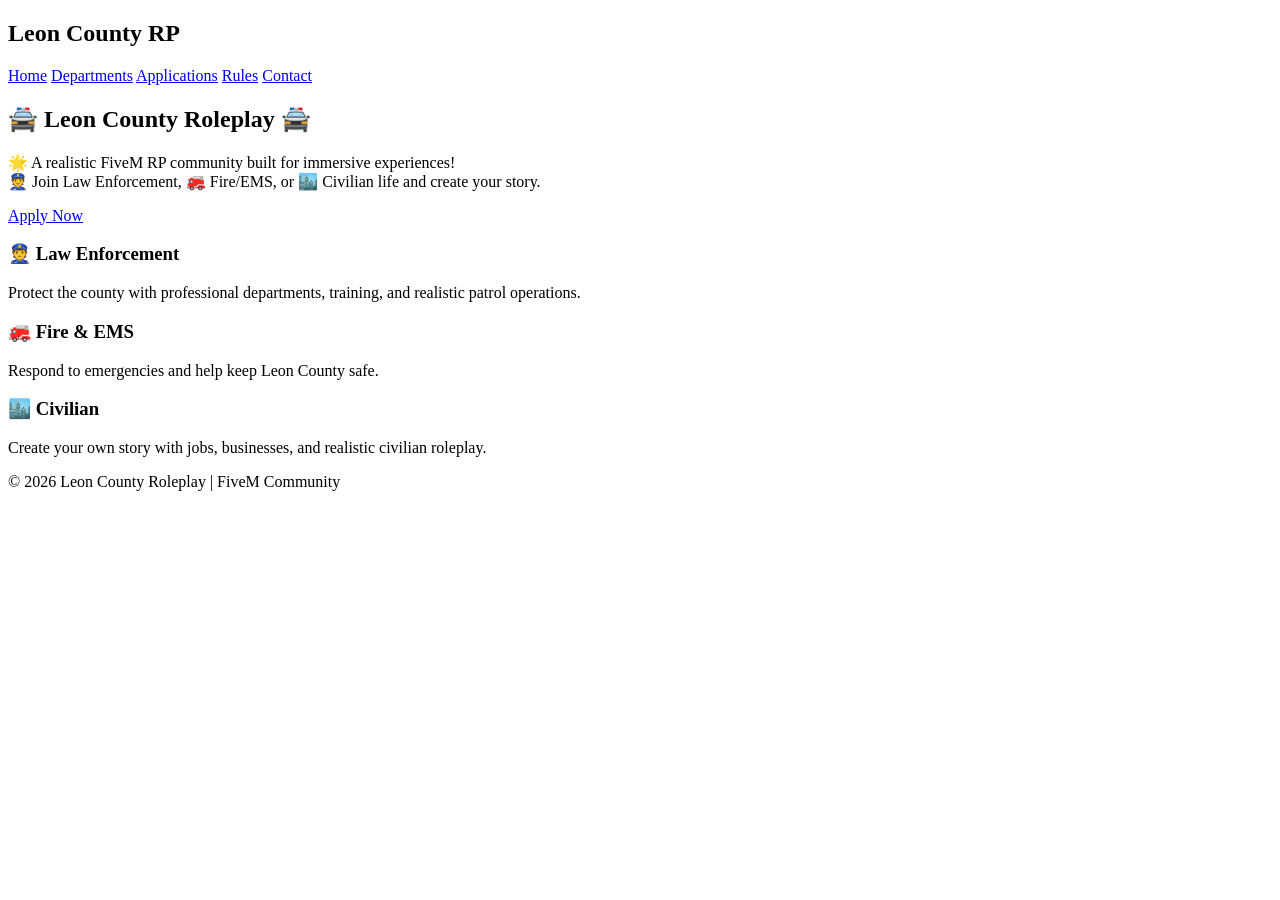
==== index.html @ c7113190 "Create index.html" ====
<!DOCTYPE html>
<html lang="en">
<head>
    <meta charset="UTF-8">
    <meta name="viewport" content="width=device-width, initial-scale=1.0">
    <title>Leon County Roleplay</title>
    <link rel="stylesheet" href="style.css">
</head>

<body>

    <!-- Navigation -->
    <nav class="navbar">
        <h1>Leon County RP</h1>

        <div class="nav-links">
            <a href="index.html">Home</a>
            <a href="pages/departments.html">Departments</a>
            <a href="pages/applications.html">Applications</a>
            <a href="pages/rules.html">Rules</a>
            <a href="pages/contact.html">Contact</a>
        </div>
    </nav>


    <!-- Hero Section -->
    <section class="hero">

        <div class="hero-content">
            <h2>🚔 Leon County Roleplay 🚔</h2>

            <p>
                🌟 A realistic FiveM RP community built for immersive experiences!<br>
                👮 Join Law Enforcement, 🚒 Fire/EMS, or 🏙️ Civilian life and create your story.
            </p>

            <a class="button" href="pages/applications.html">
                Apply Now
            </a>

        </div>

    </section>


    <!-- Features -->
    <section class="features">

        <div class="card">
            <h3>👮 Law Enforcement</h3>
            <p>
                Protect the county with professional departments,
                training, and realistic patrol operations.
            </p>
        </div>


        <div class="card">
            <h3>🚒 Fire & EMS</h3>
            <p>
                Respond to emergencies and help keep Leon County safe.
            </p>
        </div>


        <div class="card">
            <h3>🏙️ Civilian</h3>
            <p>
                Create your own story with jobs, businesses,
                and realistic civilian roleplay.
            </p>
        </div>

    </section>


    <!-- Footer -->
    <footer>
        <p>
            © 2026 Leon County Roleplay | FiveM Community
        </p>
    </footer>


<script src="script.js"></script>

</body>
</html>
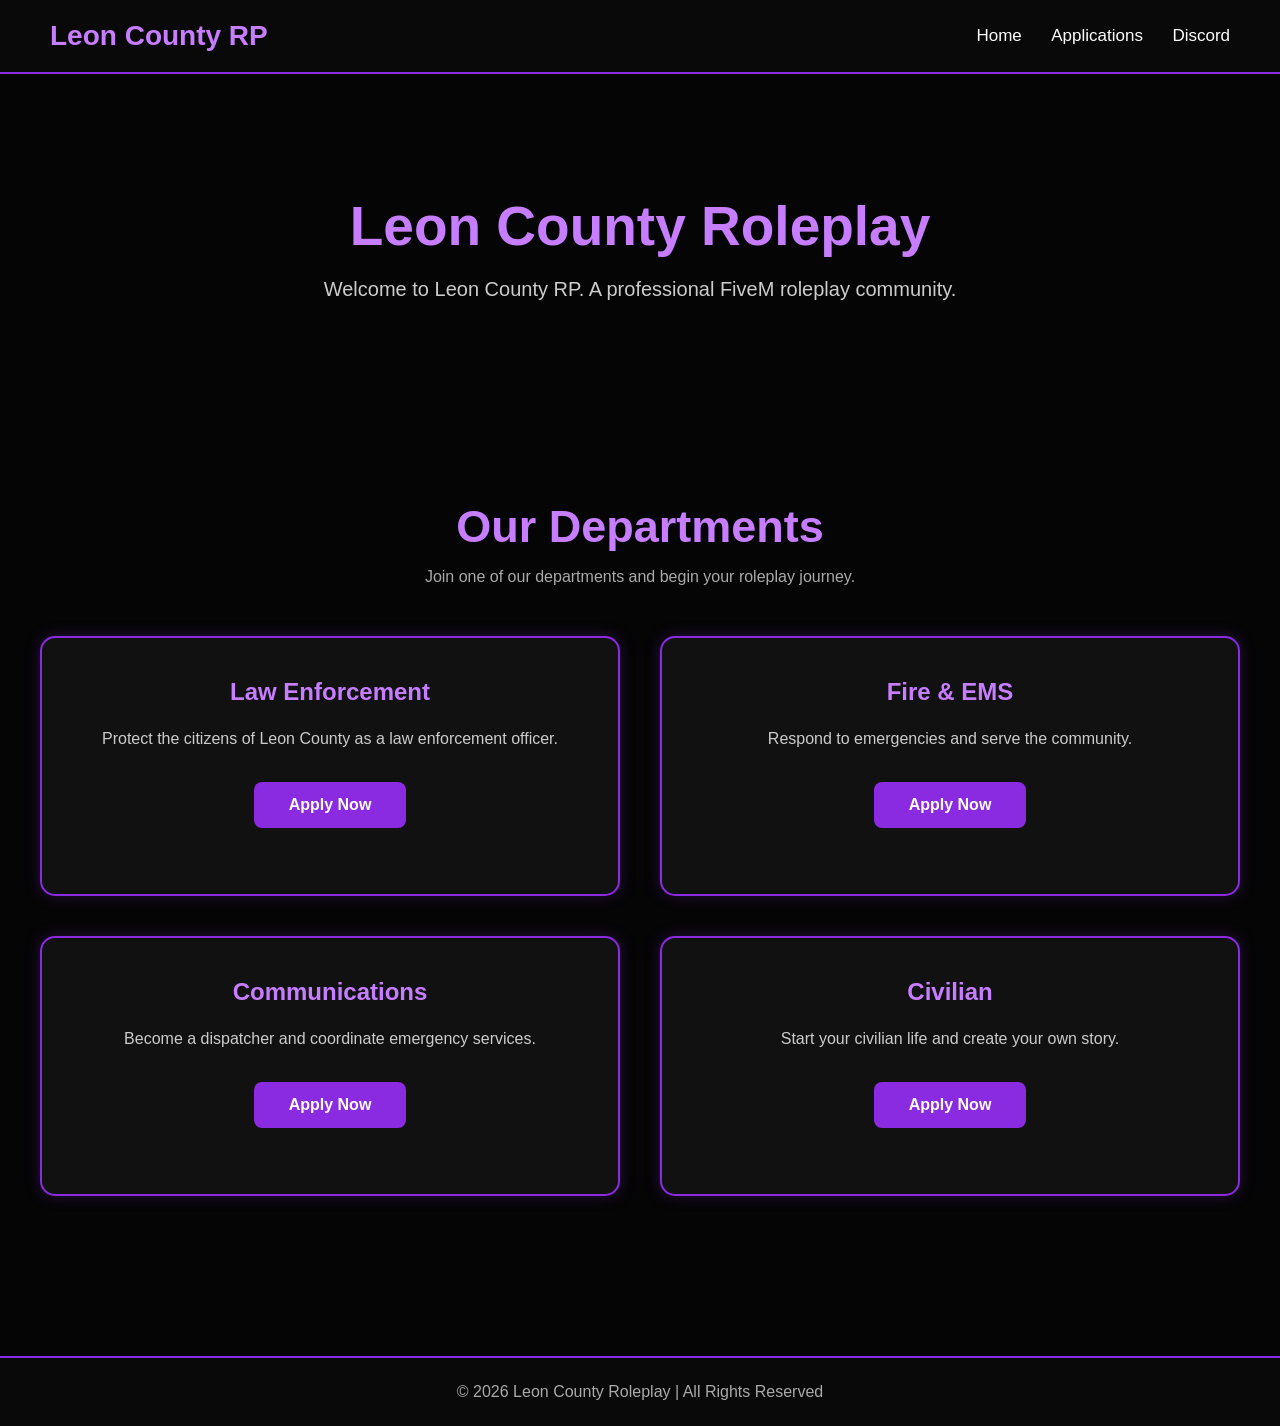
==== commit 3150f0b3: "Update index.html" ====
--- a/index.html
+++ b/index.html
@@ -1,88 +1,142 @@
 <!DOCTYPE html>
 <html lang="en">
+
 <head>
     <meta charset="UTF-8">
     <meta name="viewport" content="width=device-width, initial-scale=1.0">
+
     <title>Leon County Roleplay</title>
+
     <link rel="stylesheet" href="style.css">
 </head>
 
+
 <body>
 
-    <!-- Navigation -->
+    <!-- NAVBAR -->
     <nav class="navbar">
+
         <h1>Leon County RP</h1>
 
-        <div class="nav-links">
+        <div>
             <a href="index.html">Home</a>
-            <a href="pages/departments.html">Departments</a>
-            <a href="pages/applications.html">Applications</a>
-            <a href="pages/rules.html">Rules</a>
-            <a href="pages/contact.html">Contact</a>
+            <a href="applications.html">Applications</a>
+            <a href="#">Discord</a>
         </div>
+
     </nav>
 
 
-    <!-- Hero Section -->
+
+    <!-- HERO SECTION -->
     <section class="hero">
 
-        <div class="hero-content">
-            <h2>🚔 Leon County Roleplay 🚔</h2>
+        <h1>Leon County Roleplay</h1>
 
-            <p>
-                🌟 A realistic FiveM RP community built for immersive experiences!<br>
-                👮 Join Law Enforcement, 🚒 Fire/EMS, or 🏙️ Civilian life and create your story.
-            </p>
-
-            <a class="button" href="pages/applications.html">
-                Apply Now
-            </a>
-
-        </div>
+        <p>
+            Welcome to Leon County RP.
+            A professional FiveM roleplay community.
+        </p>
 
     </section>
 
 
-    <!-- Features -->
-    <section class="features">
 
-        <div class="card">
-            <h3>👮 Law Enforcement</h3>
-            <p>
-                Protect the county with professional departments,
-                training, and realistic patrol operations.
-            </p>
+    <!-- FEATURES -->
+
+    <section class="applications">
+
+        <h1>Our Departments</h1>
+
+        <p>
+            Join one of our departments and begin your roleplay journey.
+        </p>
+
+
+        <div class="application-grid">
+
+
+            <div class="app-card">
+
+                <h2>Law Enforcement</h2>
+
+                <p>
+                    Protect the citizens of Leon County as a law enforcement officer.
+                </p>
+
+                <a href="applications/law.html">
+                    Apply Now
+                </a>
+
+            </div>
+
+
+
+            <div class="app-card">
+
+                <h2>Fire & EMS</h2>
+
+                <p>
+                    Respond to emergencies and serve the community.
+                </p>
+
+                <a href="applications/fire.html">
+                    Apply Now
+                </a>
+
+            </div>
+
+
+
+            <div class="app-card">
+
+                <h2>Communications</h2>
+
+                <p>
+                    Become a dispatcher and coordinate emergency services.
+                </p>
+
+                <a href="applications/dispatch.html">
+                    Apply Now
+                </a>
+
+            </div>
+
+
+
+            <div class="app-card">
+
+                <h2>Civilian</h2>
+
+                <p>
+                    Start your civilian life and create your own story.
+                </p>
+
+                <a href="applications/civilian.html">
+                    Apply Now
+                </a>
+
+            </div>
+
+
         </div>
 
-
-        <div class="card">
-            <h3>🚒 Fire & EMS</h3>
-            <p>
-                Respond to emergencies and help keep Leon County safe.
-            </p>
-        </div>
-
-
-        <div class="card">
-            <h3>🏙️ Civilian</h3>
-            <p>
-                Create your own story with jobs, businesses,
-                and realistic civilian roleplay.
-            </p>
-        </div>
 
     </section>
 
 
-    <!-- Footer -->
+
+    <!-- FOOTER -->
+
     <footer>
+
         <p>
-            © 2026 Leon County Roleplay | FiveM Community
+            © 2026 Leon County Roleplay | All Rights Reserved
         </p>
+
     </footer>
 
 
-<script src="script.js"></script>
+</body>
 
-</body>
 </html>
--- a/style.css
+++ b/style.css
@@ -0,0 +1,318 @@
+/* =========================
+   LEON COUNTY RP WEBSITE
+   BLACK + PURPLE THEME
+========================= */
+
+* {
+    margin: 0;
+    padding: 0;
+    box-sizing: border-box;
+}
+
+body {
+    font-family: Arial, Helvetica, sans-serif;
+    background: #050505;
+    color: white;
+}
+
+
+/* =========================
+   NAVBAR
+========================= */
+
+.navbar {
+    width: 100%;
+    padding: 20px 50px;
+    background: #090909;
+    border-bottom: 2px solid #8a2be2;
+    display: flex;
+    justify-content: space-between;
+    align-items: center;
+}
+
+.navbar h1 {
+    color: #c77dff;
+    font-size: 28px;
+}
+
+.navbar a {
+    color: white;
+    text-decoration: none;
+    margin-left: 25px;
+    font-size: 17px;
+}
+
+.navbar a:hover {
+    color: #c77dff;
+}
+
+
+/* =========================
+   HOME PAGE
+========================= */
+
+.hero {
+    text-align: center;
+    padding: 120px 20px;
+}
+
+.hero h1 {
+    font-size: 55px;
+    color: #c77dff;
+}
+
+.hero p {
+    font-size: 20px;
+    margin-top: 20px;
+    color: #cccccc;
+}
+
+
+/* =========================
+   APPLICATION PAGE
+========================= */
+
+.applications {
+    padding: 80px 40px;
+    text-align: center;
+}
+
+.applications h1 {
+    font-size: 45px;
+    color: #c77dff;
+    margin-bottom: 15px;
+}
+
+.applications > p {
+    color: #aaa;
+    margin-bottom: 50px;
+}
+
+
+.application-grid {
+    max-width: 1200px;
+    margin: auto;
+    display: grid;
+    grid-template-columns: repeat(2, 1fr);
+    gap: 40px;
+}
+
+
+/* =========================
+   DEPARTMENT CARDS
+========================= */
+
+.app-card {
+
+    background: #111;
+
+    padding: 40px;
+
+    min-height: 260px;
+
+    border-radius: 15px;
+
+    border: 2px solid #8a2be2;
+
+    box-shadow: 0 0 15px rgba(138,43,226,.25);
+
+    transition: .3s;
+
+}
+
+
+.app-card:hover {
+
+    transform: translateY(-8px);
+
+    box-shadow: 0 0 25px rgba(199,125,255,.7);
+
+}
+
+
+.app-card h2 {
+
+    color: #c77dff;
+
+    margin-bottom: 20px;
+
+}
+
+
+.app-card p {
+
+    color: #ccc;
+
+    line-height: 1.6;
+
+    margin-bottom: 30px;
+
+}
+
+
+/* BUTTONS */
+
+.app-card a,
+button,
+.submit-button {
+
+    display: inline-block;
+
+    background: #8a2be2;
+
+    color: white;
+
+    padding: 14px 35px;
+
+    border-radius: 8px;
+
+    text-decoration: none;
+
+    font-weight: bold;
+
+    cursor: pointer;
+
+    transition: .3s;
+
+}
+
+
+.app-card a:hover,
+button:hover,
+.submit-button:hover {
+
+    background: #c77dff;
+
+    color: black;
+
+}
+
+
+/* =========================
+   APPLICATION FORMS
+========================= */
+
+.application-form {
+
+    max-width: 850px;
+
+    margin: 60px auto;
+
+    background: #111;
+
+    padding: 45px;
+
+    border-radius: 15px;
+
+    border: 2px solid #8a2be2;
+
+}
+
+
+.application-form h1 {
+
+    text-align: center;
+
+    color: #c77dff;
+
+    margin-bottom: 40px;
+
+}
+
+
+.form-group {
+
+    margin-bottom: 35px;
+
+}
+
+
+.form-group label {
+
+    display: block;
+
+    margin-bottom: 12px;
+
+    font-size: 18px;
+
+}
+
+
+input,
+textarea,
+select {
+
+    width: 100%;
+
+    padding: 15px;
+
+    background: #050505;
+
+    border: 1px solid #8a2be2;
+
+    border-radius: 8px;
+
+    color: white;
+
+    font-size: 16px;
+
+}
+
+
+textarea {
+
+    min-height: 150px;
+
+}
+
+
+/* =========================
+   FOOTER
+========================= */
+
+footer {
+
+    margin-top: 80px;
+
+    padding: 25px;
+
+    text-align: center;
+
+    background: #090909;
+
+    border-top: 2px solid #8a2be2;
+
+    color: #aaa;
+
+}
+
+
+/* =========================
+   MOBILE
+========================= */
+
+@media(max-width:900px){
+
+    .application-grid {
+
+        grid-template-columns: 1fr;
+
+    }
+
+
+    .navbar {
+
+        padding: 20px;
+
+        flex-direction: column;
+
+    }
+
+
+    .navbar a {
+
+        margin: 10px;
+
+    }
+
+}
